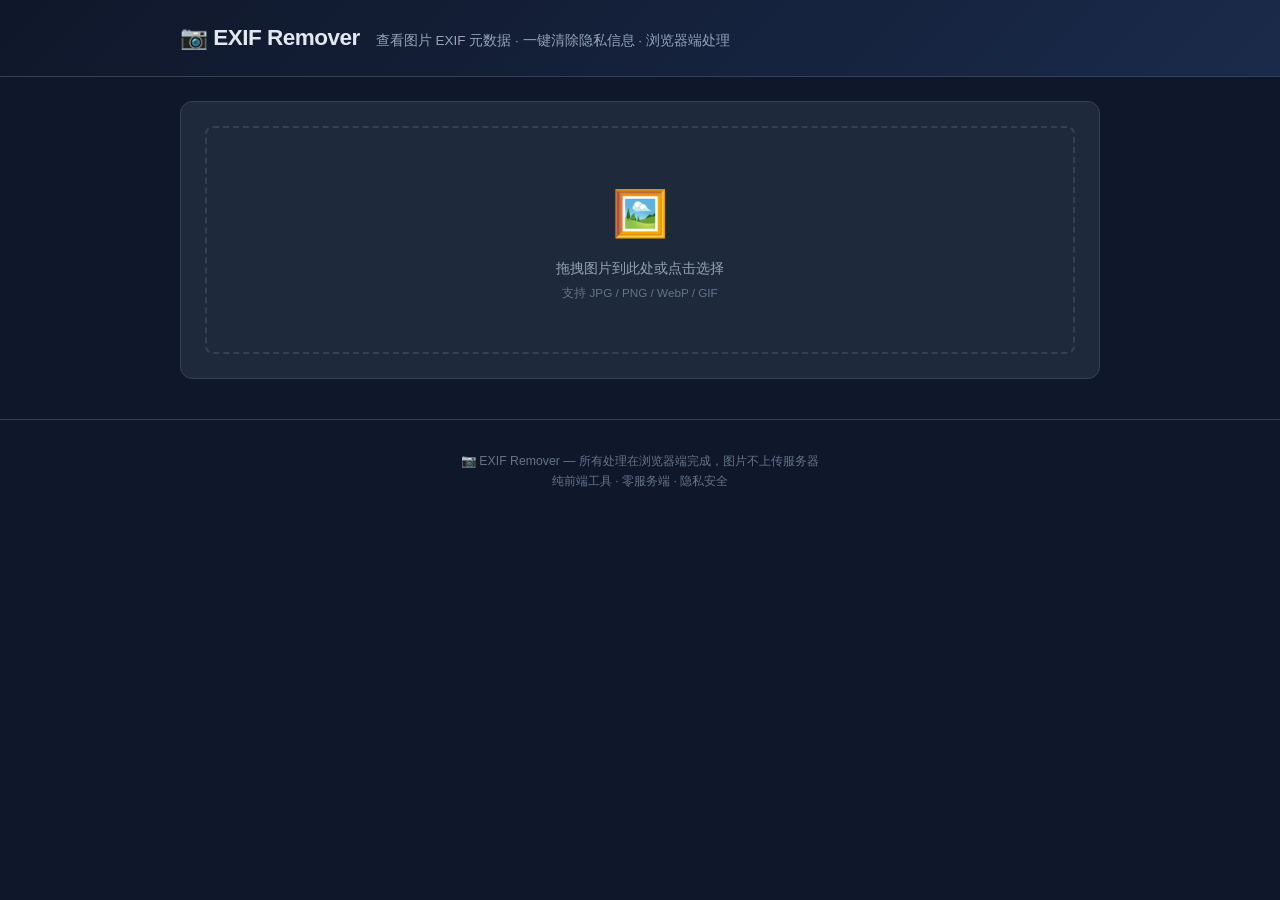
==== index.html @ b673cc6b "Initial commit: EXIF Remover - view and strip photo metadata" ====
<!DOCTYPE html>
<html lang="zh-CN">
<head>
  <meta charset="UTF-8">
  <meta name="viewport" content="width=device-width, initial-scale=1.0">
  <title>EXIF Remover - 图片 EXIF 数据查看与删除工具</title>
  <meta name="description" content="免费在线 EXIF 数据查看与删除工具。查看照片元数据（拍摄时间、相机型号、GPS 位置），一键清除隐私信息。浏览器端处理。">
  <meta name="keywords" content="exif remover, remove exif online, exif viewer, photo metadata remover, privacy tool, 删除exif">
  <link rel="canonical" href="https://exif-remover.vercel.app/">
  <link rel="stylesheet" href="css/style.css">
</head>
<body>
  <header class="header">
    <div class="container">
      <div class="header-inner">
        <h1 class="logo">📷 EXIF Remover</h1>
        <p class="tagline">查看图片 EXIF 元数据 · 一键清除隐私信息 · 浏览器端处理</p>
      </div>
    </div>
  </header>

  <main class="main container">
    <div class="card">
      <!-- Upload Area -->
      <div class="upload-section">
        <div id="drop-zone" class="drop-zone">
          <div class="drop-content">
            <span class="drop-icon">🖼️</span>
            <p>拖拽图片到此处或点击选择</p>
            <p class="drop-hint">支持 JPG / PNG / WebP / GIF</p>
          </div>
          <input type="file" id="file-input" class="file-input" accept="image/jpeg,image/png,image/webp,image/gif">
        </div>
      </div>

      <!-- Results (hidden initially) -->
      <div id="result-area" class="result-area" style="display:none">
        <!-- Preview + Info -->
        <div class="preview-row">
          <div class="preview-col">
            <h3>图片预览</h3>
            <div id="image-preview" class="image-preview">
              <img id="preview-img" alt="">
            </div>
            <div id="file-info" class="file-info-bar"></div>
          </div>
          <div class="info-col">
            <div class="section-tabs">
              <button class="section-tab active" data-section="exif">EXIF 元数据</button>
              <button class="section-tab" data-section="basic">基本信息</button>
            </div>
            <div id="exif-section" class="info-content">
              <div id="exif-data" class="exif-list">
                <div class="placeholder-text">正在解析 EXIF 数据...</div>
              </div>
            </div>
            <div id="basic-section" class="info-content" style="display:none">
              <div id="basic-data" class="exif-list"></div>
            </div>
          </div>
        </div>

        <!-- Action -->
        <div class="action-area">
          <div class="action-bar">
            <button class="btn btn-primary btn-lg" onclick="stripExif()">
              🧹 清除 EXIF 并下载
            </button>
            <div id="strip-result" class="strip-result"></div>
          </div>
          <div class="action-note">
            <span>💡 清除操作会重新编码图片，删除所有元数据（EXIF、XMP、ICC 等）</span>
          </div>
        </div>
      </div>
    </div>
  </main>

  <footer class="footer">
    <div class="container">
      <p>📷 EXIF Remover — 所有处理在浏览器端完成，图片不上传服务器</p>
      <p class="footer-small">纯前端工具 · 零服务端 · 隐私安全</p>
    </div>
  </footer>

  <script src="js/exif.js"></script>
  <script src="js/app.js"></script>
</body>
</html>
---- css/style.css ----
/* === Reset & Base === */
*,*::before,*::after{box-sizing:border-box;margin:0;padding:0}
:root{--bg:#0f172a;--bg-card:#1e293b;--bg-input:#0f172a;--border:#334155;--border-focus:#3b82f6;--text:#e2e8f0;--text-muted:#94a3b8;--text-dim:#64748b;--primary:#3b82f6;--primary-hover:#2563eb;--secondary:#475569;--secondary-hover:#64748b;--success:#22c55e;--error:#ef4444;--warning:#f59e0b;--radius:12px;--radius-sm:8px;--radius-xs:6px;--font-mono:'SF Mono','Fira Code','Cascadia Code','JetBrains Mono',monospace;--font-ui:-apple-system,BlinkMacSystemFont,'Segoe UI',Roboto,sans-serif}
html{font-size:15px}
body{font-family:var(--font-ui);background:var(--bg);color:var(--text);min-height:100vh;line-height:1.6}
.container{max-width:960px;margin:0 auto;padding:0 20px}

/* Header */
.header{border-bottom:1px solid var(--border);padding:20px 0;background:linear-gradient(135deg,#0f172a 0%,#1a2a4a 100%)}
.header-inner{display:flex;align-items:baseline;gap:16px;flex-wrap:wrap}
.logo{font-size:1.5rem;font-weight:700;color:var(--text);letter-spacing:-.5px}
.tagline{color:var(--text-muted);font-size:.9rem}

/* Card */
.card{margin-top:24px;background:var(--bg-card);border:1px solid var(--border);border-radius:var(--radius);overflow:hidden}

/* Upload */
.upload-section{padding:24px}
.drop-zone{border:2px dashed var(--border);border-radius:var(--radius-sm);padding:50px 20px;text-align:center;cursor:pointer;transition:all .2s;position:relative}
.drop-zone:hover,.drop-zone.dragover{border-color:var(--primary);background:rgba(59,130,246,.05)}
.drop-content{pointer-events:none}
.drop-icon{font-size:3rem;display:block;margin-bottom:8px}
.drop-zone p{color:var(--text-muted);font-size:.9rem}
.drop-hint{font-size:.78rem!important;color:var(--text-dim)!important;margin-top:4px}
.file-input{position:absolute;inset:0;opacity:0;cursor:pointer}

/* Result area */
.result-area{padding:0 24px 24px;display:flex;flex-direction:column;gap:16px}

/* Preview row */
.preview-row{display:flex;gap:16px;min-height:300px}
@media(max-width:700px){.preview-row{flex-direction:column}}
.preview-col{flex:1;display:flex;flex-direction:column;gap:8px}
.preview-col h3,.info-col h3{font-size:.82rem;color:var(--text-muted);text-transform:uppercase;letter-spacing:.5px;font-weight:600}

.image-preview{
  flex:1;background:var(--bg-input);border:1px solid var(--border);border-radius:var(--radius-sm);
  display:flex;align-items:center;justify-content:center;overflow:hidden;min-height:200px;
  padding:8px;position:relative;
}
.image-preview img{max-width:100%;max-height:320px;border-radius:4px;object-fit:contain}

.file-info-bar{
  padding:8px 12px;background:var(--bg-input);border:1px solid var(--border);border-radius:var(--radius-xs);
  font-size:.78rem;color:var(--text-muted);display:flex;gap:12px;flex-wrap:wrap;
}

.info-col{flex:1;display:flex;flex-direction:column;gap:8px;min-height:200px}

.section-tabs{display:flex;gap:2px;background:var(--bg-input);border-radius:var(--radius-xs);padding:2px;width:fit-content}
.section-tab{padding:6px 14px;border:none;background:transparent;color:var(--text-muted);font-size:.78rem;font-family:var(--font-ui);cursor:pointer;border-radius:4px;transition:all .12s}
.section-tab:hover{color:var(--text)}
.section-tab.active{color:#fff;background:var(--primary)}

.info-content{flex:1;background:var(--bg-input);border:1px solid var(--border);border-radius:var(--radius-sm);padding:12px;overflow-y:auto;max-height:300px}

.exif-list{display:flex;flex-direction:column;gap:4px}
.exif-item{display:flex;justify-content:space-between;padding:5px 8px;border-radius:4px;font-size:.78rem;gap:8px}
.exif-item:nth-child(odd){background:rgba(255,255,255,.02)}
.exif-tag{color:var(--primary);flex:none;white-space:nowrap}
.exif-value{color:var(--text);text-align:right;word-break:break-all}
.exif-warning{color:var(--warning);font-size:.78rem;padding:6px 0}

/* Action area */
.action-area{display:flex;flex-direction:column;gap:8px}
.action-bar{display:flex;align-items:center;gap:12px;flex-wrap:wrap}
.action-note{font-size:.75rem;color:var(--text-dim)}

.strip-result{font-size:.82rem;color:var(--text-muted)}

/* Buttons */
.btn{display:inline-flex;align-items:center;gap:6px;padding:7px 14px;border:none;border-radius:var(--radius-xs);font-size:.82rem;font-family:var(--font-ui);font-weight:500;cursor:pointer;transition:all .15s;white-space:nowrap}
.btn-primary{background:var(--primary);color:#fff}
.btn-primary:hover{background:var(--primary-hover)}
.btn-lg{padding:10px 24px;font-size:.9rem}
.btn-sm{padding:4px 10px;font-size:.76rem;background:var(--secondary);color:#e2e8f0}
.btn-sm:hover{background:var(--secondary-hover)}

.placeholder-text{color:var(--text-dim);font-style:italic}

/* Toast */
.toast{position:fixed;bottom:24px;left:50%;transform:translateX(-50%);padding:10px 24px;border-radius:var(--radius);background:var(--bg-card);border:1px solid var(--border);color:var(--text);font-size:.85rem;box-shadow:0 4px 20px rgba(0,0,0,.3);z-index:100;animation:toastIn .3s ease}
@keyframes toastIn{from{opacity:0;transform:translateX(-50%) translateY(10px)}to{opacity:1;transform:translateX(-50%) translateY(0)}}

.footer{text-align:center;padding:32px 0;margin-top:40px;border-top:1px solid var(--border);color:var(--text-dim);font-size:.82rem}
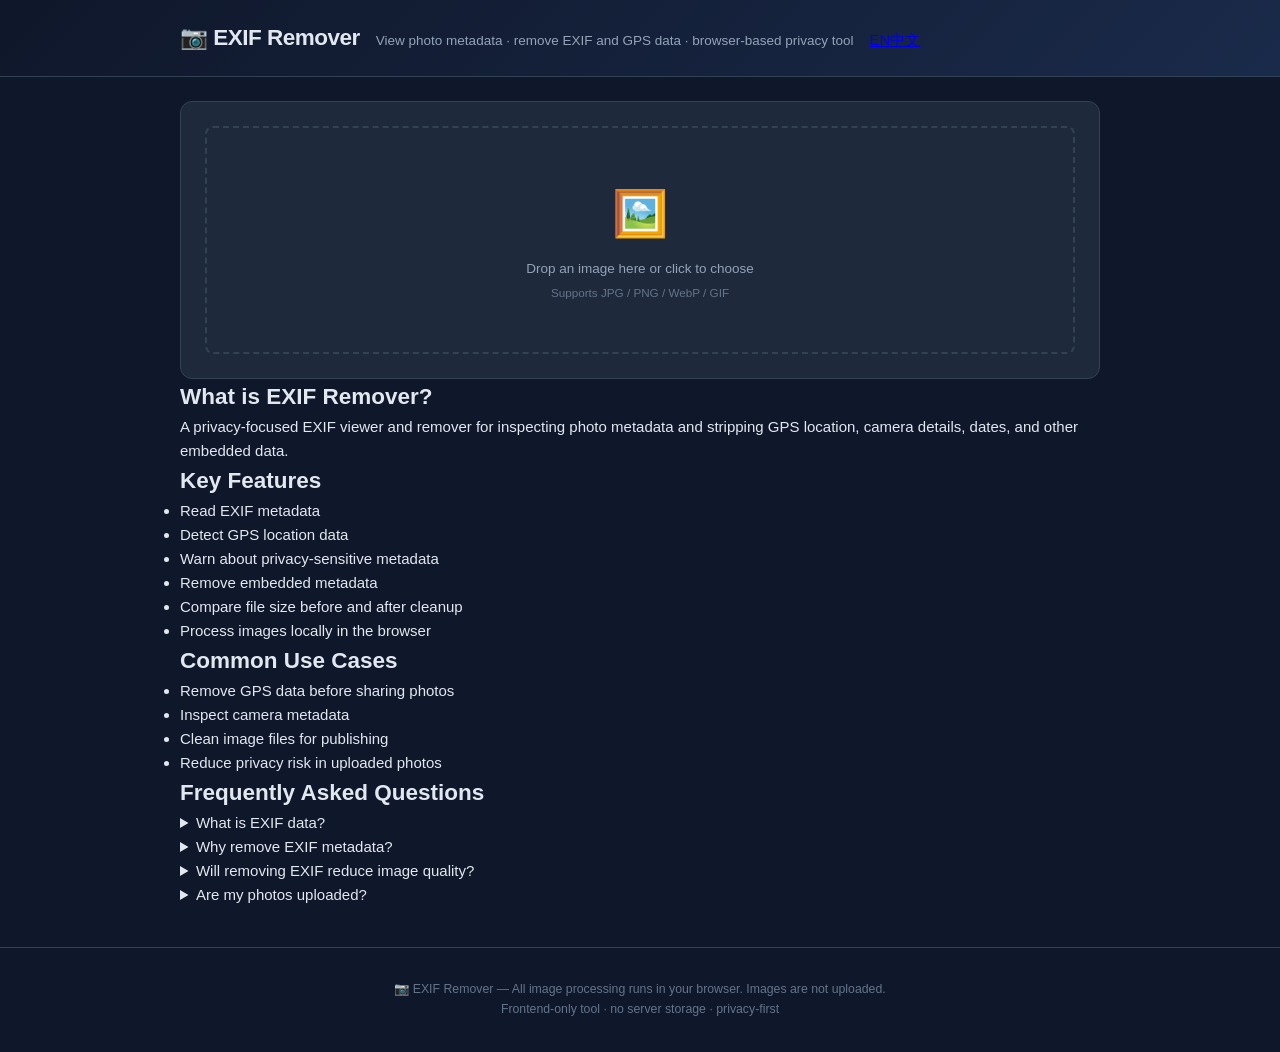
==== commit 2f3cc1b9: "Add Vercel Analytics & Speed Insights tracking scripts" ====
--- a/index.html
+++ b/index.html
@@ -1,20 +1,116 @@
 <!DOCTYPE html>
-<html lang="zh-CN">
+<html lang="en">
 <head>
-  <meta charset="UTF-8">
+  <!-- Primary Meta -->
+  <meta name="description" content="View and remove EXIF metadata from photos online. Clear GPS location, camera details, dates, and privacy-sensitive image data in your browser.">
+  <meta name="keywords" content="exif remover, remove exif online, exif viewer, photo metadata remover, remove gps from photo, image privacy tool">
+  <meta name="author" content="Dudu Tools">
+  <meta name="robots" content="index, follow">
+  <link rel="canonical" href="https://exif-remover.vercel.app/">
+  <link rel="alternate" hreflang="en" href="https://exif-remover.vercel.app/">
+  <link rel="alternate" hreflang="zh-CN" href="https://exif-remover.vercel.app/zh/">
+  <link rel="alternate" hreflang="x-default" href="https://exif-remover.vercel.app/">
+<!-- Open Graph -->
+  <meta property="og:type" content="website">
+  <meta property="og:title" content="EXIF Remover Online | View and Remove Photo Metadata">
+  <meta property="og:description" content="View and remove EXIF metadata from photos online. Clear GPS location, camera details, dates, and privacy-sensitive image data in your browser.">
+  <meta property="og:url" content="https://exif-remover.vercel.app/">
+<meta property="og:site_name" content="EXIF Remover">
+  <meta property="og:locale" content="en_US">
+
+  <!-- Twitter Card -->
+  <meta name="twitter:card" content="summary">
+  <meta name="twitter:title" content="EXIF Remover Online | View and Remove Photo Metadata">
+  <meta name="twitter:description" content="View and remove EXIF metadata from photos online. Clear GPS location, camera details, dates, and privacy-sensitive image data in your browser.">
+<meta charset="UTF-8">
   <meta name="viewport" content="width=device-width, initial-scale=1.0">
-  <title>EXIF Remover - 图片 EXIF 数据查看与删除工具</title>
-  <meta name="description" content="免费在线 EXIF 数据查看与删除工具。查看照片元数据（拍摄时间、相机型号、GPS 位置），一键清除隐私信息。浏览器端处理。">
-  <meta name="keywords" content="exif remover, remove exif online, exif viewer, photo metadata remover, privacy tool, 删除exif">
-  <link rel="canonical" href="https://exif-remover.vercel.app/">
+  <title>EXIF Remover Online | View and Remove Photo Metadata</title>
   <link rel="stylesheet" href="css/style.css">
+  <script type="application/ld+json">
+{
+  "@context": "https://schema.org",
+  "@type": "WebApplication",
+  "name": "EXIF Remover",
+  "description": "View and remove EXIF metadata from photos online. Clear GPS location, camera details, dates, and privacy-sensitive image data in your browser.",
+  "url": "https://exif-remover.vercel.app/",
+  "inLanguage": "en",
+  "applicationCategory": "SecurityApplication",
+  "operatingSystem": "All",
+  "browserRequirements": "Requires JavaScript",
+  "isAccessibleForFree": true,
+  "offers": {
+    "@type": "Offer",
+    "price": "0",
+    "priceCurrency": "USD"
+  },
+  "featureList": [
+    "Read EXIF metadata",
+    "Detect GPS location data",
+    "Warn about privacy-sensitive metadata",
+    "Remove embedded metadata",
+    "Compare file size before and after cleanup",
+    "Process images locally in the browser"
+  ],
+  "publisher": {
+    "@type": "Organization",
+    "name": "Dudu Tools"
+  }
+}
+  </script>
+  <script type="application/ld+json">
+{
+  "@context": "https://schema.org",
+  "@type": "FAQPage",
+  "inLanguage": "en",
+  "mainEntity": [
+    {
+      "@type": "Question",
+      "name": "What is EXIF data?",
+      "acceptedAnswer": {
+        "@type": "Answer",
+        "text": "EXIF data is metadata embedded in image files, often including camera model, capture date, exposure settings, and GPS coordinates."
+      }
+    },
+    {
+      "@type": "Question",
+      "name": "Why remove EXIF metadata?",
+      "acceptedAnswer": {
+        "@type": "Answer",
+        "text": "EXIF can reveal private details such as where a photo was taken. Removing it helps protect privacy before sharing images."
+      }
+    },
+    {
+      "@type": "Question",
+      "name": "Will removing EXIF reduce image quality?",
+      "acceptedAnswer": {
+        "@type": "Answer",
+        "text": "The image may be re-encoded, but the tool uses quality settings intended to preserve visual quality."
+      }
+    },
+    {
+      "@type": "Question",
+      "name": "Are my photos uploaded?",
+      "acceptedAnswer": {
+        "@type": "Answer",
+        "text": "No. Metadata inspection and cleanup happen in your browser."
+      }
+    }
+  ]
+}
+  </script>
+
+  <!-- Vercel Analytics -->
+  <script defer src="/_vercel/insights/script.js"></script>
+  <!-- Vercel Speed Insights -->
+  <script defer src="/_vercel/speed-insights/script.js"></script>
 </head>
 <body>
   <header class="header">
     <div class="container">
       <div class="header-inner">
         <h1 class="logo">📷 EXIF Remover</h1>
-        <p class="tagline">查看图片 EXIF 元数据 · 一键清除隐私信息 · 浏览器端处理</p>
+        <p class="tagline">View photo metadata · remove EXIF and GPS data · browser-based privacy tool</p>
+        <nav class="language-switcher" aria-label="Language"><a class="active" href="./" lang="en">EN</a><a class="" href="zh/" lang="zh-CN">中文</a></nav>
       </div>
     </div>
   </header>
@@ -26,8 +122,8 @@
         <div id="drop-zone" class="drop-zone">
           <div class="drop-content">
             <span class="drop-icon">🖼️</span>
-            <p>拖拽图片到此处或点击选择</p>
-            <p class="drop-hint">支持 JPG / PNG / WebP / GIF</p>
+            <p>Drop an image here or click to choose</p>
+            <p class="drop-hint">Supports JPG / PNG / WebP / GIF</p>
           </div>
           <input type="file" id="file-input" class="file-input" accept="image/jpeg,image/png,image/webp,image/gif">
         </div>
@@ -38,7 +134,7 @@
         <!-- Preview + Info -->
         <div class="preview-row">
           <div class="preview-col">
-            <h3>图片预览</h3>
+            <h3>Image preview</h3>
             <div id="image-preview" class="image-preview">
               <img id="preview-img" alt="">
             </div>
@@ -46,12 +142,12 @@
           </div>
           <div class="info-col">
             <div class="section-tabs">
-              <button class="section-tab active" data-section="exif">EXIF 元数据</button>
-              <button class="section-tab" data-section="basic">基本信息</button>
+              <button class="section-tab active" data-section="exif">EXIF metadata</button>
+              <button class="section-tab" data-section="basic">Basic info</button>
             </div>
             <div id="exif-section" class="info-content">
               <div id="exif-data" class="exif-list">
-                <div class="placeholder-text">正在解析 EXIF 数据...</div>
+                <div class="placeholder-text">Reading EXIF data...</div>
               </div>
             </div>
             <div id="basic-section" class="info-content" style="display:none">
@@ -64,22 +160,45 @@
         <div class="action-area">
           <div class="action-bar">
             <button class="btn btn-primary btn-lg" onclick="stripExif()">
-              🧹 清除 EXIF 并下载
+              Remove EXIF and download
             </button>
             <div id="strip-result" class="strip-result"></div>
           </div>
           <div class="action-note">
-            <span>💡 清除操作会重新编码图片，删除所有元数据（EXIF、XMP、ICC 等）</span>
+            <span>Cleanup re-encodes the image and removes all metadata (EXIF, XMP, ICC, and more)</span>
           </div>
         </div>
       </div>
     </div>
+    <section class="seo-content" aria-label="Tool guide and frequently asked questions">
+      <div class="seo-block">
+        <h2>What is EXIF Remover?</h2>
+        <p>A privacy-focused EXIF viewer and remover for inspecting photo metadata and stripping GPS location, camera details, dates, and other embedded data.</p>
+      </div>
+      <div class="seo-grid">
+        <div class="seo-block">
+          <h2>Key Features</h2>
+          <ul><li>Read EXIF metadata</li><li>Detect GPS location data</li><li>Warn about privacy-sensitive metadata</li><li>Remove embedded metadata</li><li>Compare file size before and after cleanup</li><li>Process images locally in the browser</li></ul>
+        </div>
+        <div class="seo-block">
+          <h2>Common Use Cases</h2>
+          <ul><li>Remove GPS data before sharing photos</li><li>Inspect camera metadata</li><li>Clean image files for publishing</li><li>Reduce privacy risk in uploaded photos</li></ul>
+        </div>
+      </div>
+      <div class="seo-block faq-list">
+        <h2>Frequently Asked Questions</h2>
+        <details><summary>What is EXIF data?</summary><p>EXIF data is metadata embedded in image files, often including camera model, capture date, exposure settings, and GPS coordinates.</p></details>
+        <details><summary>Why remove EXIF metadata?</summary><p>EXIF can reveal private details such as where a photo was taken. Removing it helps protect privacy before sharing images.</p></details>
+        <details><summary>Will removing EXIF reduce image quality?</summary><p>The image may be re-encoded, but the tool uses quality settings intended to preserve visual quality.</p></details>
+        <details><summary>Are my photos uploaded?</summary><p>No. Metadata inspection and cleanup happen in your browser.</p></details>
+      </div>
+    </section>
   </main>
 
   <footer class="footer">
     <div class="container">
-      <p>📷 EXIF Remover — 所有处理在浏览器端完成，图片不上传服务器</p>
-      <p class="footer-small">纯前端工具 · 零服务端 · 隐私安全</p>
+      <p>📷 EXIF Remover — All image processing runs in your browser. Images are not uploaded.</p>
+      <p class="footer-small">Frontend-only tool · no server storage · privacy-first</p>
     </div>
   </footer>
 
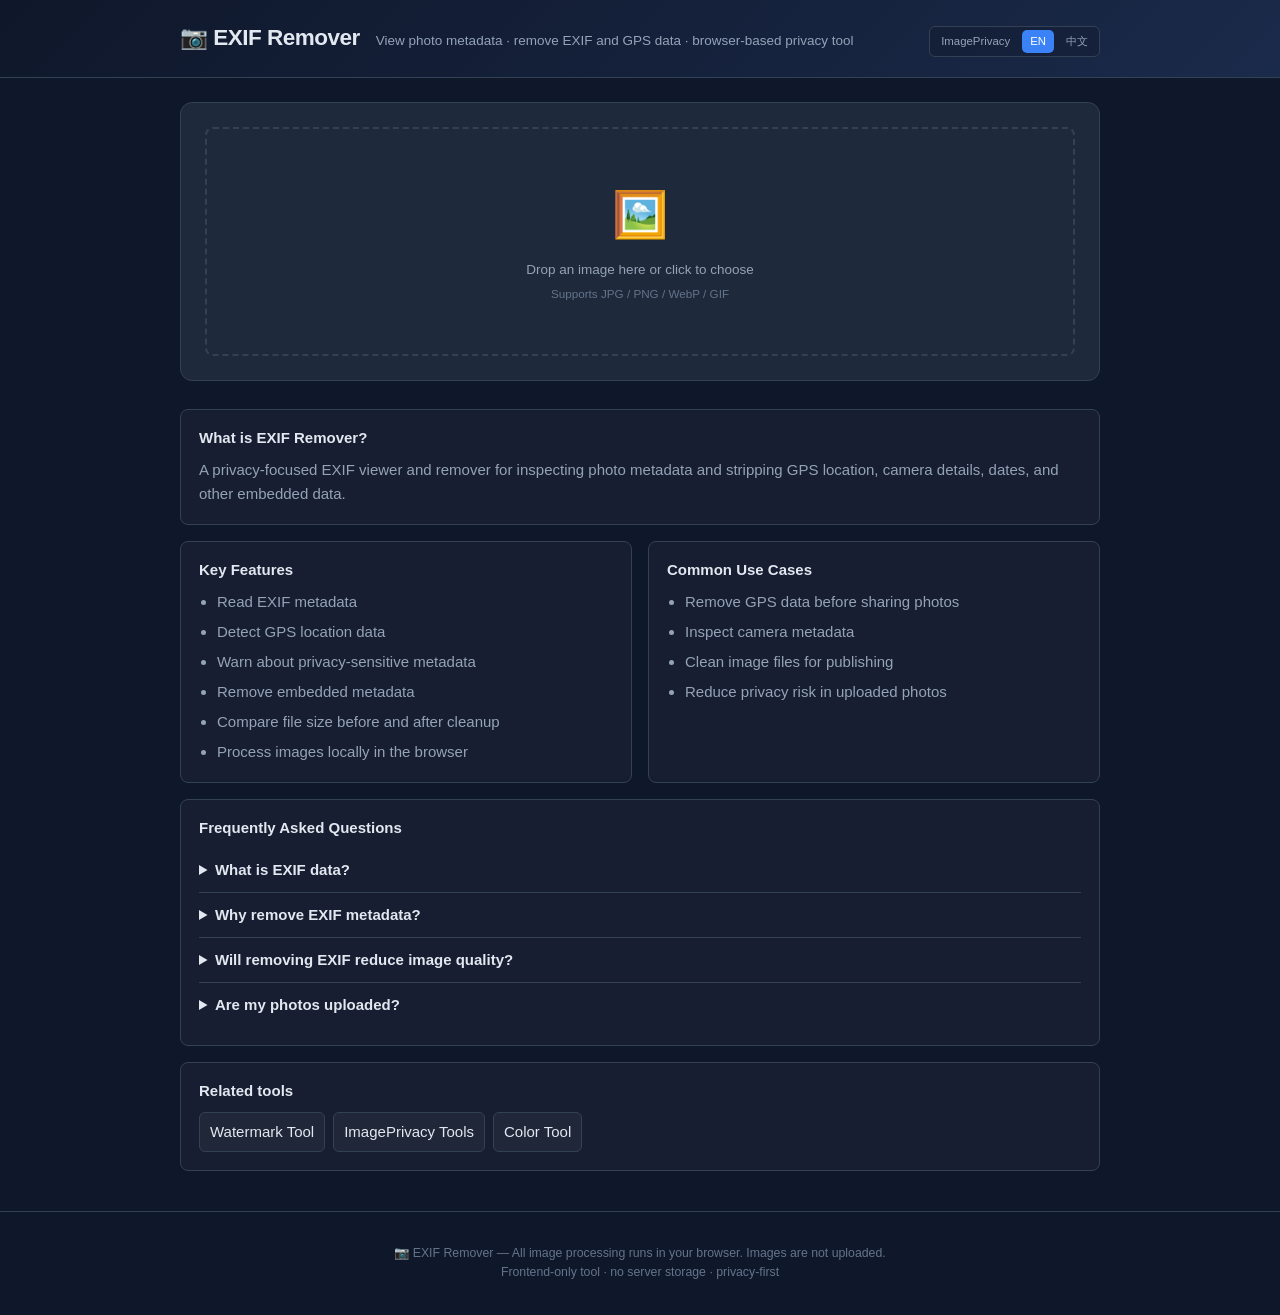
==== commit 59c005b2: "Improve SEO metadata and internal links" ====
--- a/index.html
+++ b/index.html
@@ -4,17 +4,17 @@
   <!-- Primary Meta -->
   <meta name="description" content="View and remove EXIF metadata from photos online. Clear GPS location, camera details, dates, and privacy-sensitive image data in your browser.">
   <meta name="keywords" content="exif remover, remove exif online, exif viewer, photo metadata remover, remove gps from photo, image privacy tool">
-  <meta name="author" content="Dudu Tools">
+  <meta name="author" content="ImagePrivacy">
   <meta name="robots" content="index, follow">
-  <link rel="canonical" href="https://exif-remover.vercel.app/">
-  <link rel="alternate" hreflang="en" href="https://exif-remover.vercel.app/">
-  <link rel="alternate" hreflang="zh-CN" href="https://exif-remover.vercel.app/zh/">
-  <link rel="alternate" hreflang="x-default" href="https://exif-remover.vercel.app/">
+  <link rel="canonical" href="https://exif.imageprivacy.org/">
+  <link rel="alternate" hreflang="en" href="https://exif.imageprivacy.org/">
+  <link rel="alternate" hreflang="zh-CN" href="https://exif.imageprivacy.org/zh/">
+  <link rel="alternate" hreflang="x-default" href="https://exif.imageprivacy.org/">
 <!-- Open Graph -->
   <meta property="og:type" content="website">
   <meta property="og:title" content="EXIF Remover Online | View and Remove Photo Metadata">
   <meta property="og:description" content="View and remove EXIF metadata from photos online. Clear GPS location, camera details, dates, and privacy-sensitive image data in your browser.">
-  <meta property="og:url" content="https://exif-remover.vercel.app/">
+  <meta property="og:url" content="https://exif.imageprivacy.org/">
 <meta property="og:site_name" content="EXIF Remover">
   <meta property="og:locale" content="en_US">
 
@@ -29,10 +29,10 @@
   <script type="application/ld+json">
 {
   "@context": "https://schema.org",
-  "@type": "WebApplication",
+  "@type": "SoftwareApplication",
   "name": "EXIF Remover",
   "description": "View and remove EXIF metadata from photos online. Clear GPS location, camera details, dates, and privacy-sensitive image data in your browser.",
-  "url": "https://exif-remover.vercel.app/",
+  "url": "https://exif.imageprivacy.org/",
   "inLanguage": "en",
   "applicationCategory": "SecurityApplication",
   "operatingSystem": "All",
@@ -53,7 +53,7 @@
   ],
   "publisher": {
     "@type": "Organization",
-    "name": "Dudu Tools"
+    "name": "ImagePrivacy"
   }
 }
   </script>
@@ -110,7 +110,7 @@
       <div class="header-inner">
         <h1 class="logo">📷 EXIF Remover</h1>
         <p class="tagline">View photo metadata · remove EXIF and GPS data · browser-based privacy tool</p>
-        <nav class="language-switcher" aria-label="Language"><a class="active" href="./" lang="en">EN</a><a class="" href="zh/" lang="zh-CN">中文</a></nav>
+        <nav class="language-switcher" aria-label="Language"><a class="home-link" href="https://imageprivacy.org/">ImagePrivacy</a><a class="active" href="./" lang="en">EN</a><a class="" href="zh/" lang="zh-CN">中文</a></nav>
       </div>
     </div>
   </header>
@@ -192,6 +192,10 @@
         <details><summary>Will removing EXIF reduce image quality?</summary><p>The image may be re-encoded, but the tool uses quality settings intended to preserve visual quality.</p></details>
         <details><summary>Are my photos uploaded?</summary><p>No. Metadata inspection and cleanup happen in your browser.</p></details>
       </div>
+      <div class="seo-block related-tools">
+        <h2>Related tools</h2>
+        <div class="related-links"><a href="https://watermark.imageprivacy.org/">Watermark Tool</a><a href="https://imageprivacy.org/">ImagePrivacy Tools</a><a href="https://color.toolkitbox.org/">Color Tool</a></div>
+      </div>
     </section>
   </main>
 
--- a/css/style.css
+++ b/css/style.css
@@ -83,3 +83,22 @@
 @keyframes toastIn{from{opacity:0;transform:translateX(-50%) translateY(10px)}to{opacity:1;transform:translateX(-50%) translateY(0)}}
 
 .footer{text-align:center;padding:32px 0;margin-top:40px;border-top:1px solid var(--border);color:var(--text-dim);font-size:.82rem}
+/* === SEO / GEO Content === */
+.language-switcher { margin-left: auto; display: inline-flex; gap: 4px; padding: 3px; border: 1px solid var(--border); border-radius: var(--radius-xs); background: rgba(15,23,42,0.35); }
+.language-switcher a { color: var(--text-muted); text-decoration: none; font-size: 0.76rem; line-height: 1; padding: 6px 8px; border-radius: 5px; }
+.language-switcher a:hover, .language-switcher a.active { color: #fff; background: var(--primary); }
+.seo-content { margin-top: 28px; display: flex; flex-direction: column; gap: 16px; color: var(--text-muted); }
+.seo-grid { display: grid; grid-template-columns: repeat(2, minmax(0, 1fr)); gap: 16px; }
+.seo-block { background: rgba(255,255,255,0.03); border: 1px solid var(--border); border-radius: var(--radius-sm); padding: 18px; }
+.seo-block h2 { color: var(--text); font-size: 1rem; line-height: 1.35; margin: 0 0 10px; letter-spacing: 0; }
+.seo-block p { margin: 0; }
+.seo-block ul { margin: 0; padding-left: 18px; }
+.seo-block li + li { margin-top: 6px; }
+.faq-list details { border-top: 1px solid var(--border); padding: 10px 0; }
+.faq-list details:first-of-type { border-top: 0; }
+.faq-list summary { color: var(--text); cursor: pointer; font-weight: 600; }
+.faq-list details p { margin-top: 8px; }
+@media (max-width: 720px) { .language-switcher { margin-left: 0; } .seo-grid { grid-template-columns: 1fr; } }
+.related-links { display: flex; flex-wrap: wrap; gap: 8px; margin-top: 10px; }
+.related-links a { color: var(--text); text-decoration: none; border: 1px solid var(--border); border-radius: var(--radius-xs); padding: 7px 10px; background: rgba(255,255,255,0.04); }
+.related-links a:hover { border-color: var(--primary); color: #fff; }
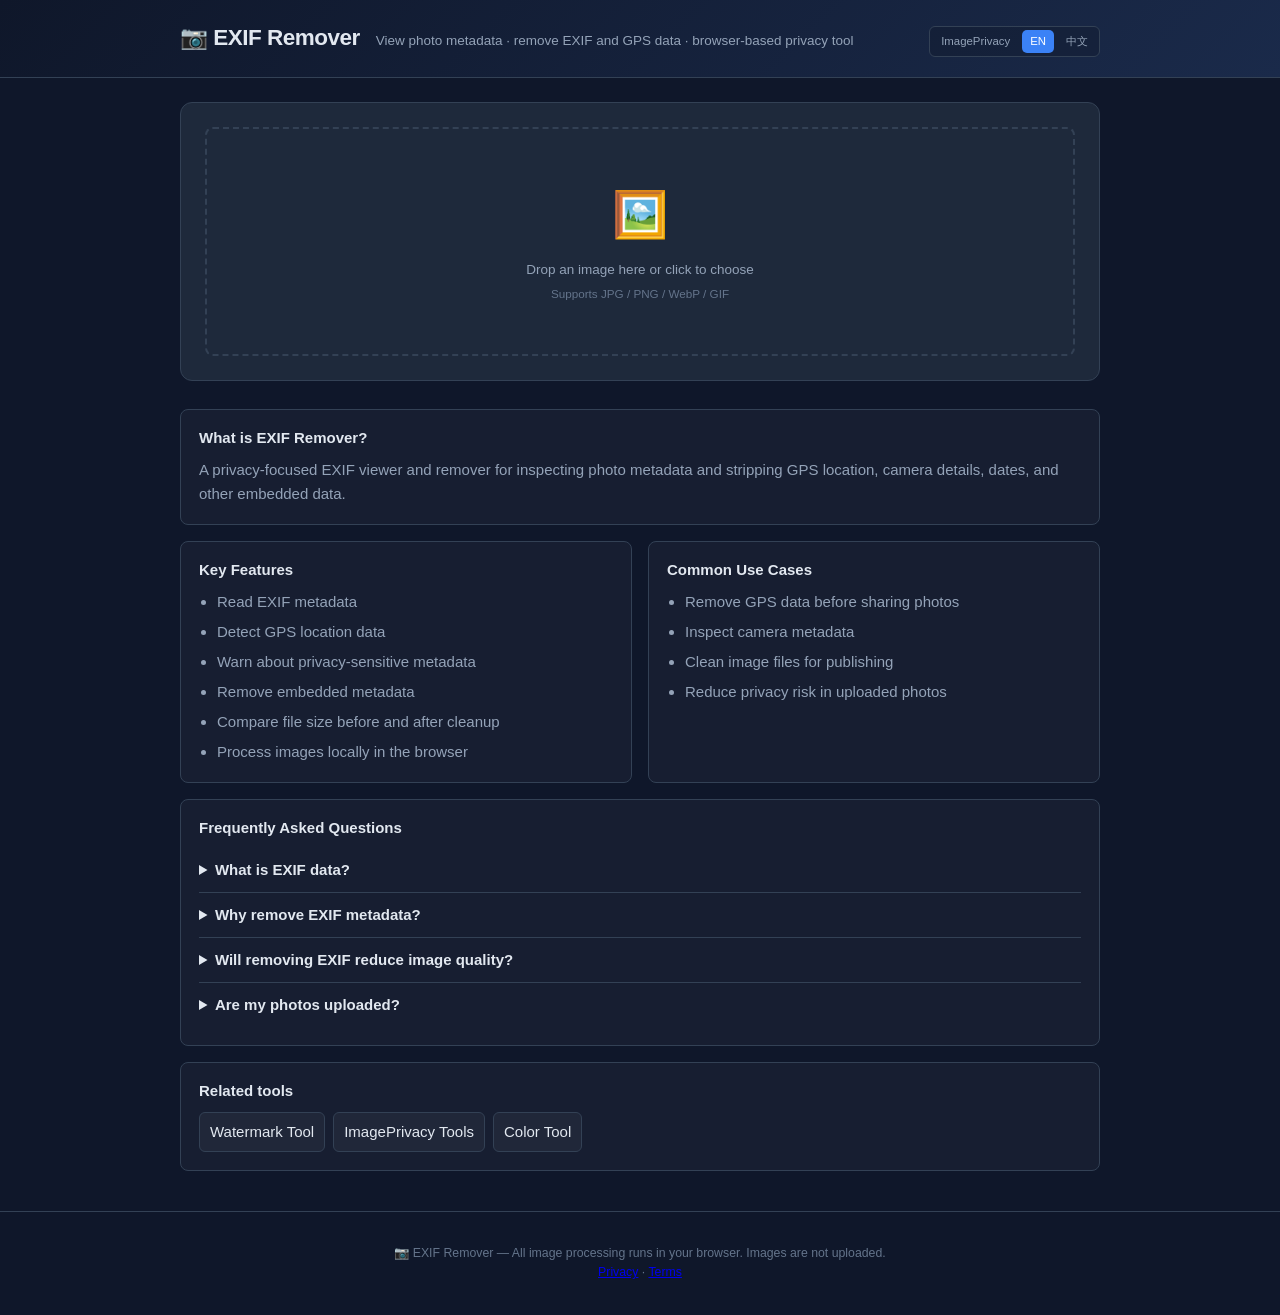
==== commit de6f6581: "Add ads.txt and policy footer links" ====
--- a/index.html
+++ b/index.html
@@ -202,7 +202,7 @@
   <footer class="footer">
     <div class="container">
       <p>📷 EXIF Remover — All image processing runs in your browser. Images are not uploaded.</p>
-      <p class="footer-small">Frontend-only tool · no server storage · privacy-first</p>
+      <p class="footer-small"><a href="https://imageprivacy.org/privacy/">Privacy</a> · <a href="https://imageprivacy.org/terms/">Terms</a></p>
     </div>
   </footer>
 
